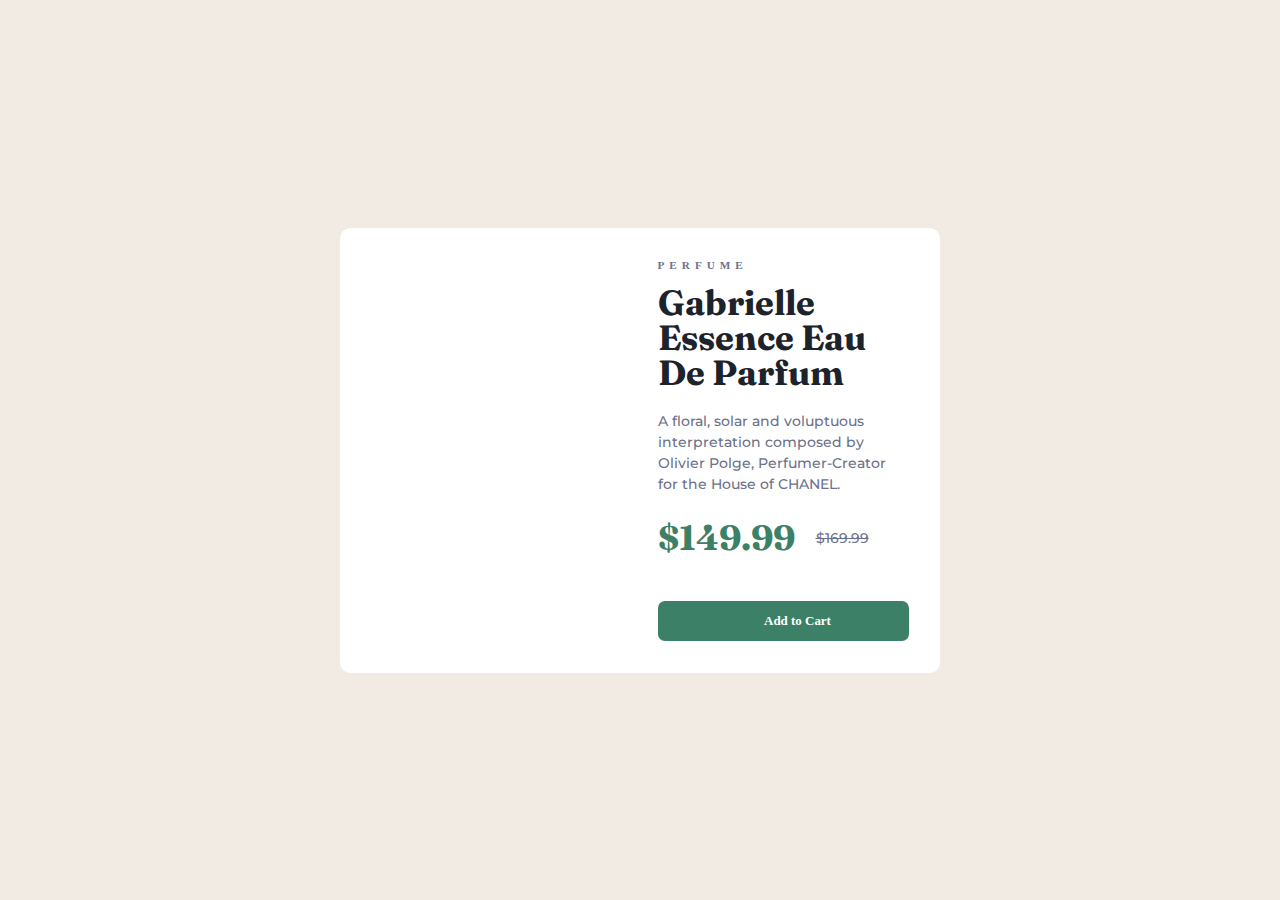
==== product-preview-card/index.html @ c3301553 "completed" ====
<!DOCTYPE html>
<html lang="en">

<head>
  <meta charset="UTF-8">
  <meta name="viewport" content="width=device-width, initial-scale=1.0">
  <link rel="icon" type="image/png" sizes="32x32" href="./images/favicon-32x32.png">
  <title>Frontend Mentor | Product preview card component</title>
  <link rel="stylesheet" href="./css/main.css">
</head>

<body>

  <main>
    <article class="product">
      <div class="product-images">

      </div>
      <section class="product-card">
        <div class="card-container">
          <h2>Perfume</h2>
          <h1>Gabrielle Essence Eau De Parfum</h1>
          <p>A floral, solar and voluptuous interpretation composed by Olivier Polge,
            Perfumer-Creator for the House of CHANEL.</p>
          <div class="product-shop-area">
            <div class="price">
              $149.99
            </div>
            <div class="old-price"><del>$169.99</del></div>
          </div>
          <div class="button">
            <a href="#">Add to Cart</a>
          </div>
        </div>
      </section>

    </article>
  </main>


</body>

</html>
---- product-preview-card/css/main.css ----
@import url("https://fonts.googleapis.com/css2?family=Montserrat:wght@500;700&display=swap");
@import url("https://fonts.googleapis.com/css2?family=Fraunces:opsz,wght@9..144,700&display=swap");

* {
  box-sizing: border-box;
  margin: 0;
  padding: 0;
}

html {
  font-size: 14px;
}

body {
  background-color: hsl(30deg, 38%, 92%);
  font-size: 1rem;
  height: 100vh;
}

main {
  display: flex;
  margin: 0 auto;
  justify-content: center;
  align-items: center;
  height: 100%;
}

.product {
  max-width: 600px;
  display: flex;
  background-color: white;
  border-radius: 0.75rem;
}

.product .product-images {
  width: 100%;
  height: 100%;
  display: flex;
  flex: 1;
  background-image: url(../images/image-product-desktop.jpg);
  background-size: cover;
}

.product .product-card {
  display: flex;
  flex: 1;
  flex-direction: column;
  padding: 1rem;
}

.product .product-card .card-container {
  padding: 1.25rem;
}

.product .product-card .card-container h2 {
  font-size: 0.8rem;
  letter-spacing: 5px;
  text-transform: uppercase;
  color: hsl(228deg, 12%, 48%);
}

.product .product-card .card-container h1 {
  margin: 1rem 0px;
  font-size: 2.5rem;
  line-height: 2.5rem;
  font-family: "Fraunces", sans-serif;
  color: hsl(212deg, 21%, 14%);
}

.product .product-card .card-container p {
  margin: 1.5rem 0;
  font-size: 1rem;
  line-height: 1.5rem;
  font-weight: 500;
  font-family: "Montserrat", sans-serif;
  color: hsl(228deg, 12%, 48%);
}

.product .product-card .card-container .product-shop-area {
  display: flex;
  gap: 1.5rem;
  flex-wrap: wrap;
  align-items: center;
}

.product .product-card .card-container .product-shop-area .price {
  font-size: 2.5rem;
  color: hsl(158deg, 36%, 37%);
  font-weight: 700;
  font-family: "Fraunces", sans-serif;
}

.product .product-card .card-container .product-shop-area .old-price {
  font-size: 1rem;
  color: hsl(228deg, 12%, 48%);
  font-weight: 500;
  font-family: "Montserrat", sans-serif;
}

.product .product-card .card-container .button {
  margin-top: 3rem;
  cursor: pointer;
  display: flex;
  gap: 1rem;
  justify-content: center;
  align-items: center;
  border: 0;
  height: 40px;
  border-radius: 0.5rem;
  padding: 0.75rem 1.5rem;
  background-color: hsl(158deg, 36%, 37%);
}

.product .product-card .card-container .button:hover {
  background: hsl(158deg, 36%, 20%);
  transition: 300ms all ease-in;
}

.product .product-card .card-container .button::before {
  content: url(./images/icon-cart.svg);
  width: 15px;
  height: 15px;
  color: #fff;
  display: flex;
  align-items: center;
  justify-content: center;
}

.product .product-card .card-container .button a {
  text-decoration: none;
  color: #fff;
  font-weight: 700;
  font-size: 0.925rem;
}

@media screen and (max-width: 768px) {
  .product {
    display: flex;
    flex-direction: column;
    max-width: 375px;
    height: 800px;
    overflow: hidden;
    justify-content: space-evenly;
  }

  .product .product-images {
    background: url(../images/image-product-mobile.jpg) center;
  }

  .product .button {
    margin: 0;
  }

  .product .product-shop-area {
    gap: 0rem;
  }
}

/*# sourceMappingURL=main.css.map */
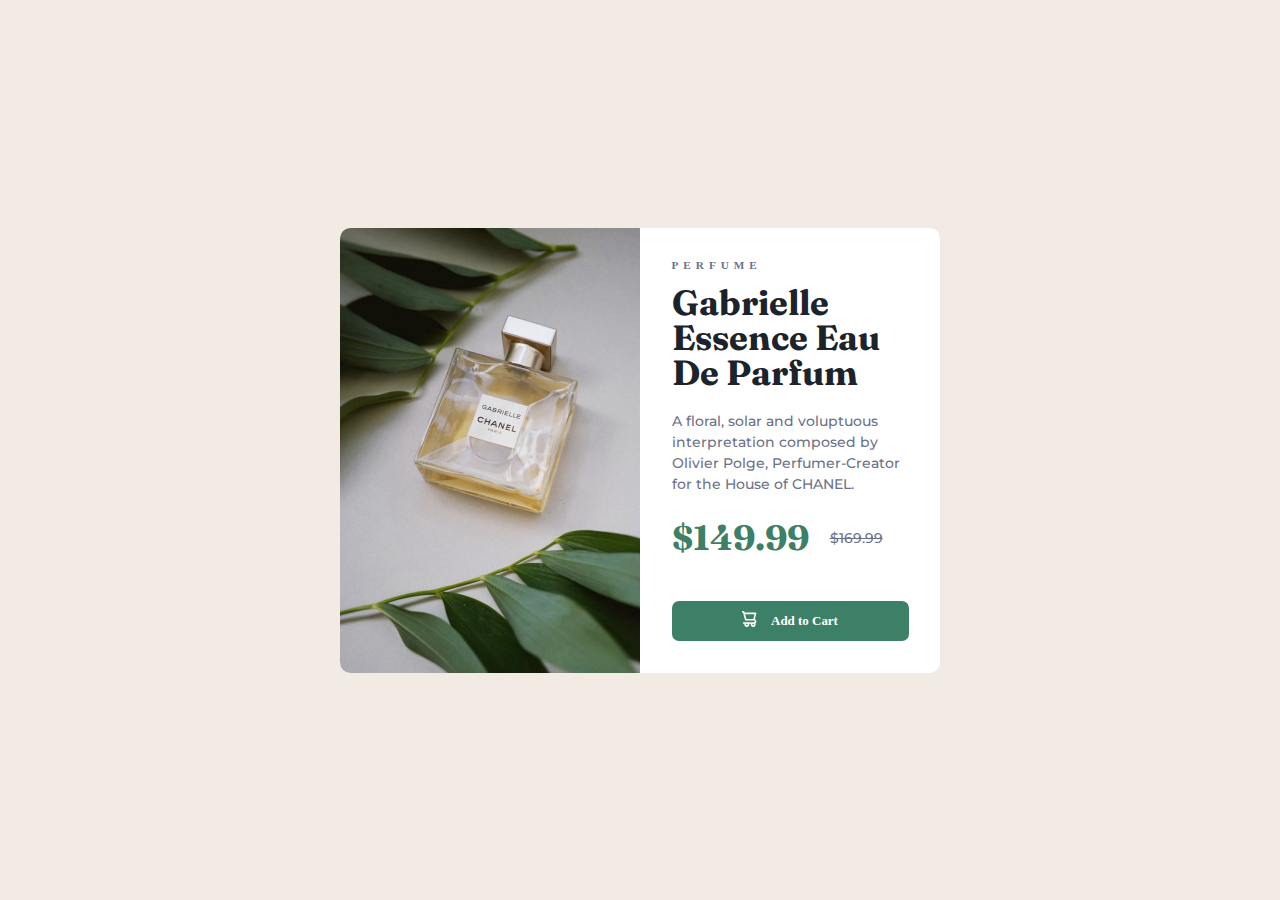
==== commit 3be23b67: "fix : problem to view photos" ====
--- a/product-preview-card/index.html
+++ b/product-preview-card/index.html
@@ -14,7 +14,6 @@
   <main>
     <article class="product">
       <div class="product-images">
-
       </div>
       <section class="product-card">
         <div class="card-container">
--- a/product-preview-card/css/main.css
+++ b/product-preview-card/css/main.css
@@ -27,17 +27,18 @@
 
 .product {
   max-width: 600px;
-  display: flex;
+  display: grid;
   background-color: white;
+  grid-template-columns: 1fr 1fr;
   border-radius: 0.75rem;
+  overflow: hidden;
 }
 
 .product .product-images {
   width: 100%;
   height: 100%;
-  display: flex;
   flex: 1;
-  background-image: url(../images/image-product-desktop.jpg);
+  background: url(../images/image-product-desktop.jpg);
   background-size: cover;
 }
 
@@ -117,7 +118,7 @@
 }
 
 .product .product-card .card-container .button::before {
-  content: url(./images/icon-cart.svg);
+  content: url(../images/icon-cart.svg);
   width: 15px;
   height: 15px;
   color: #fff;
